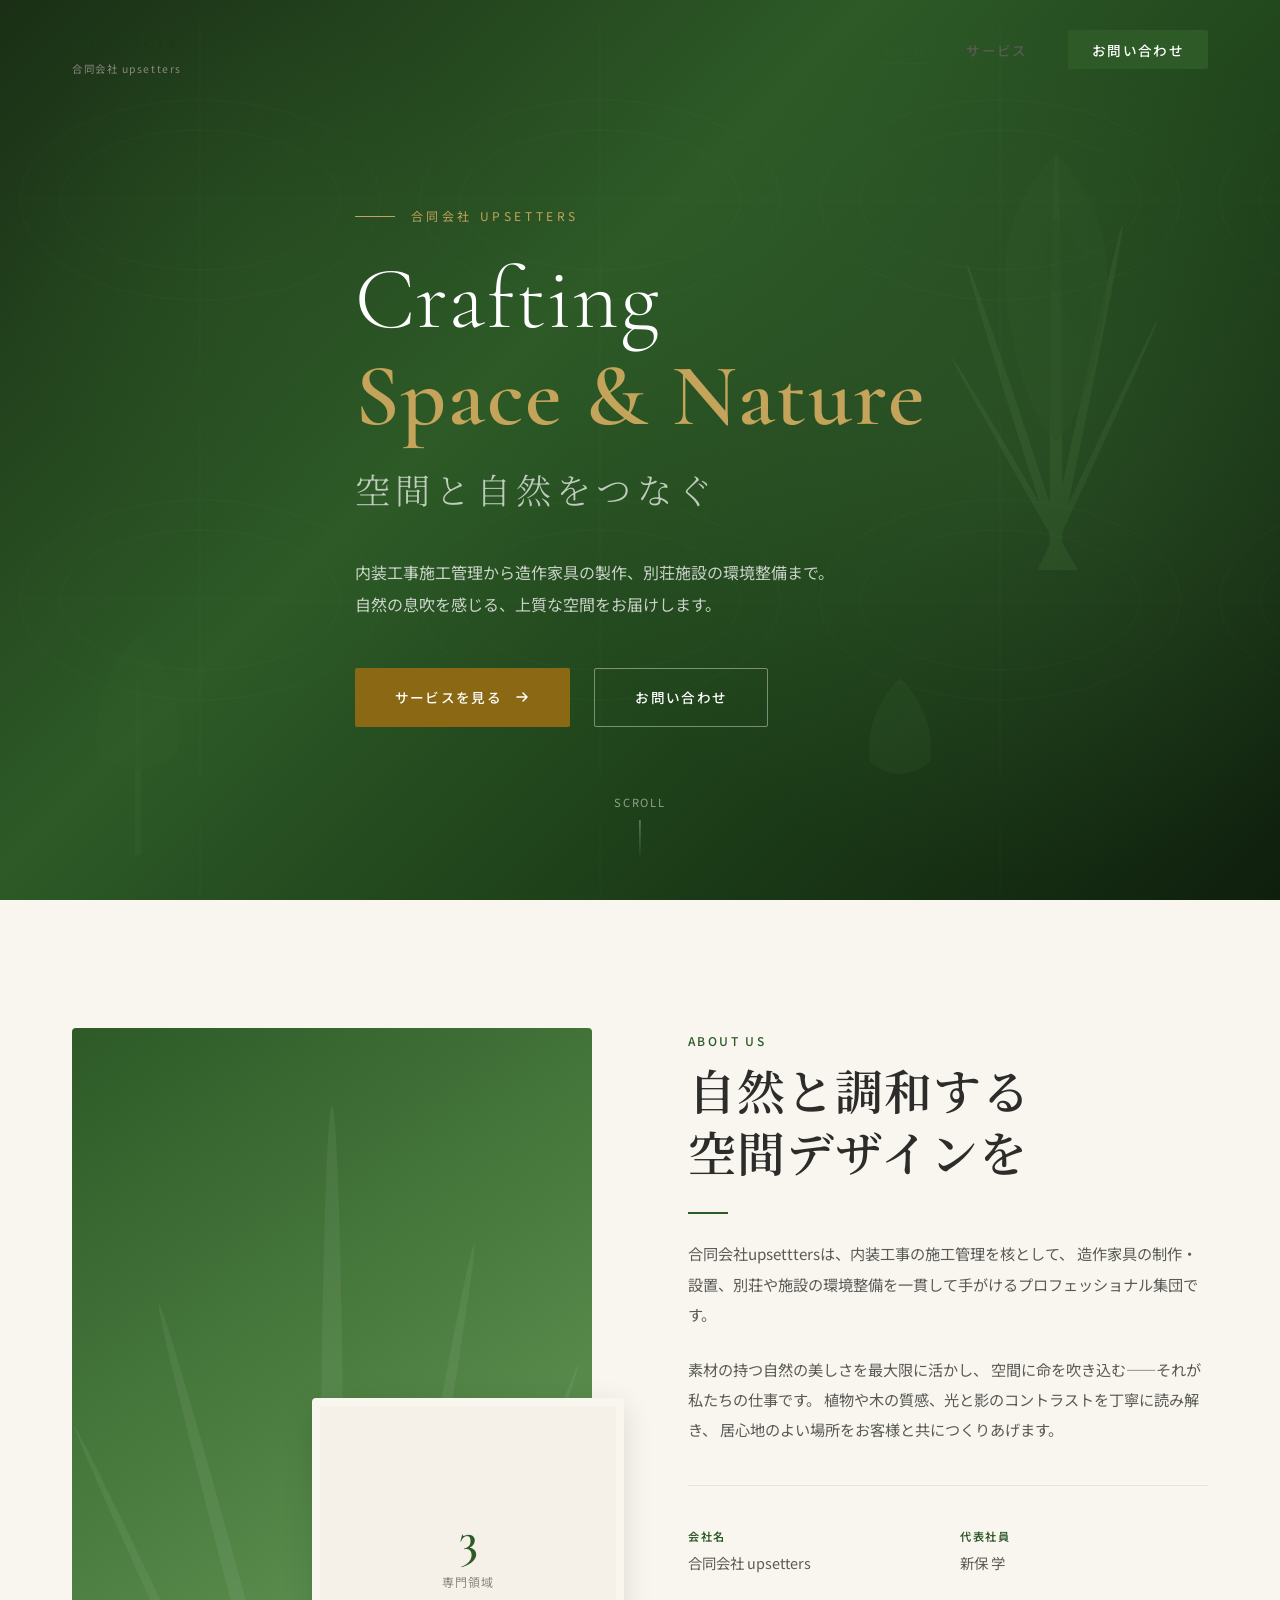
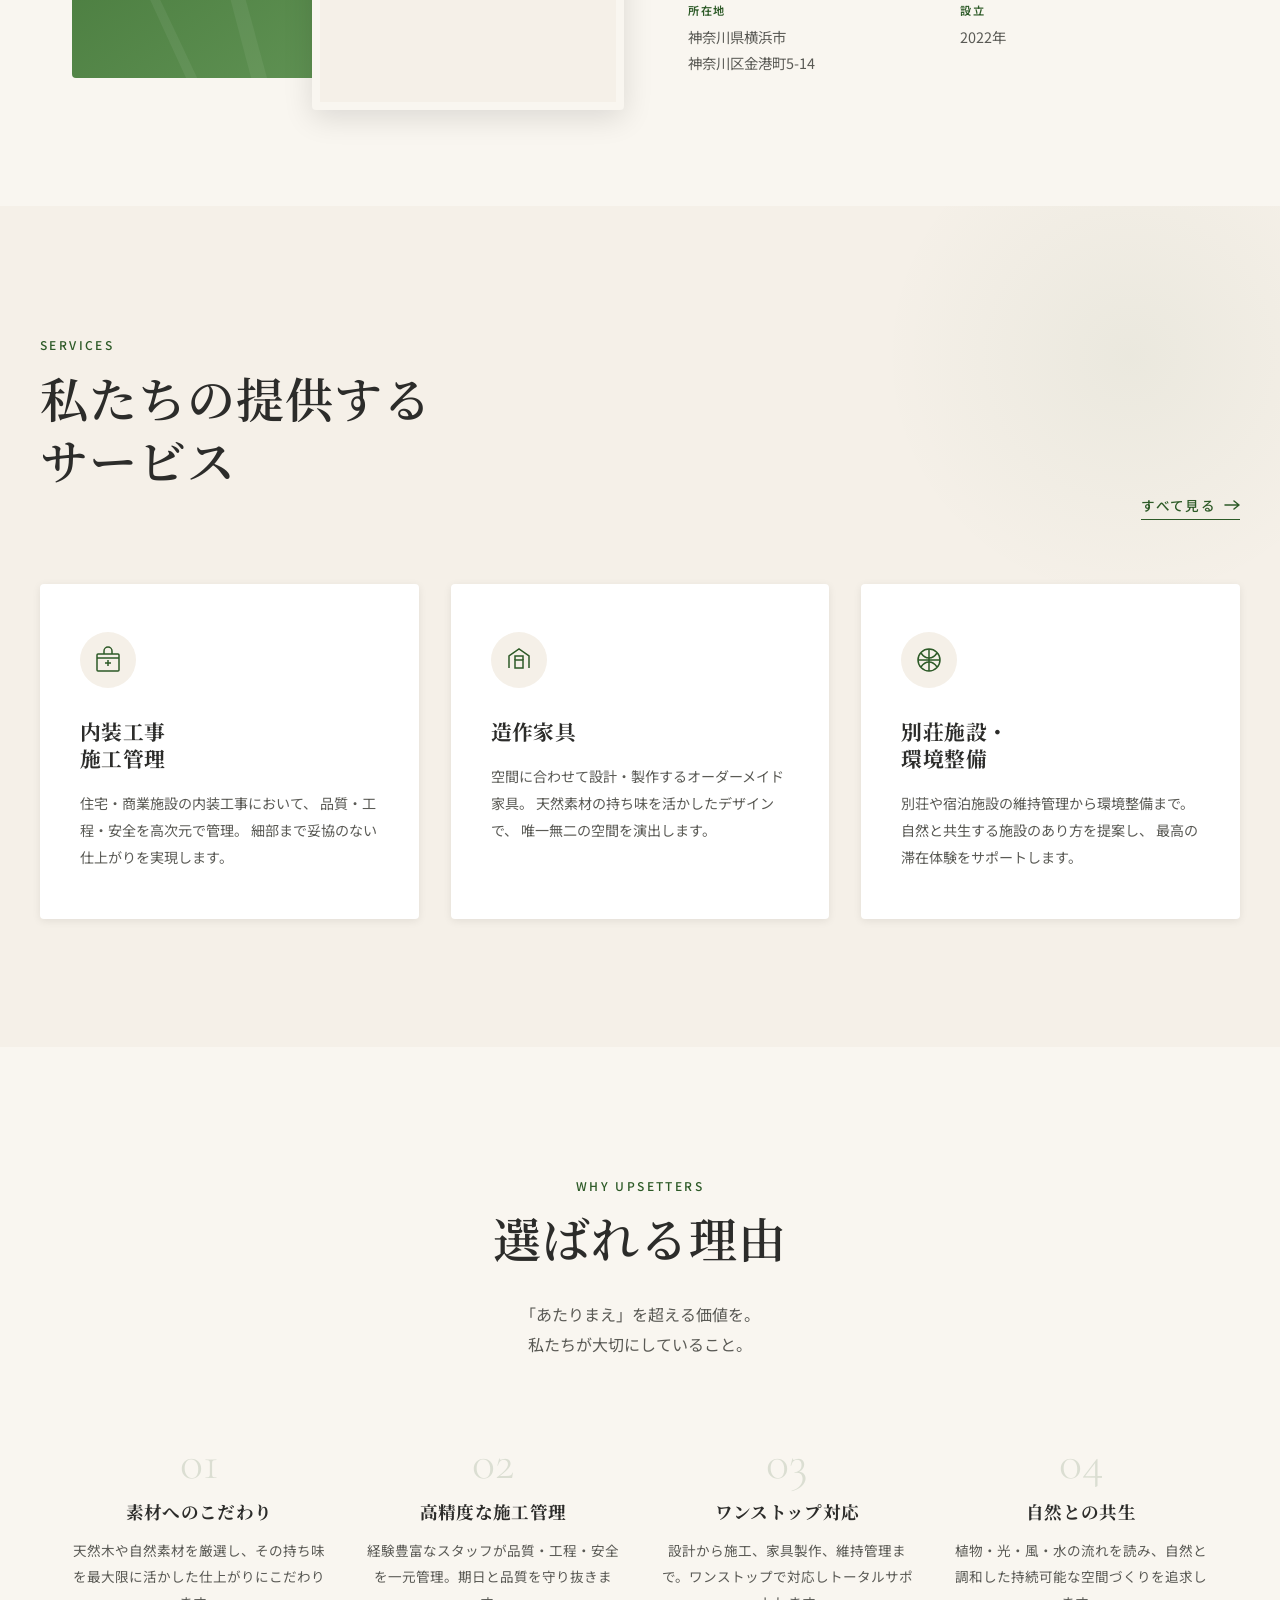
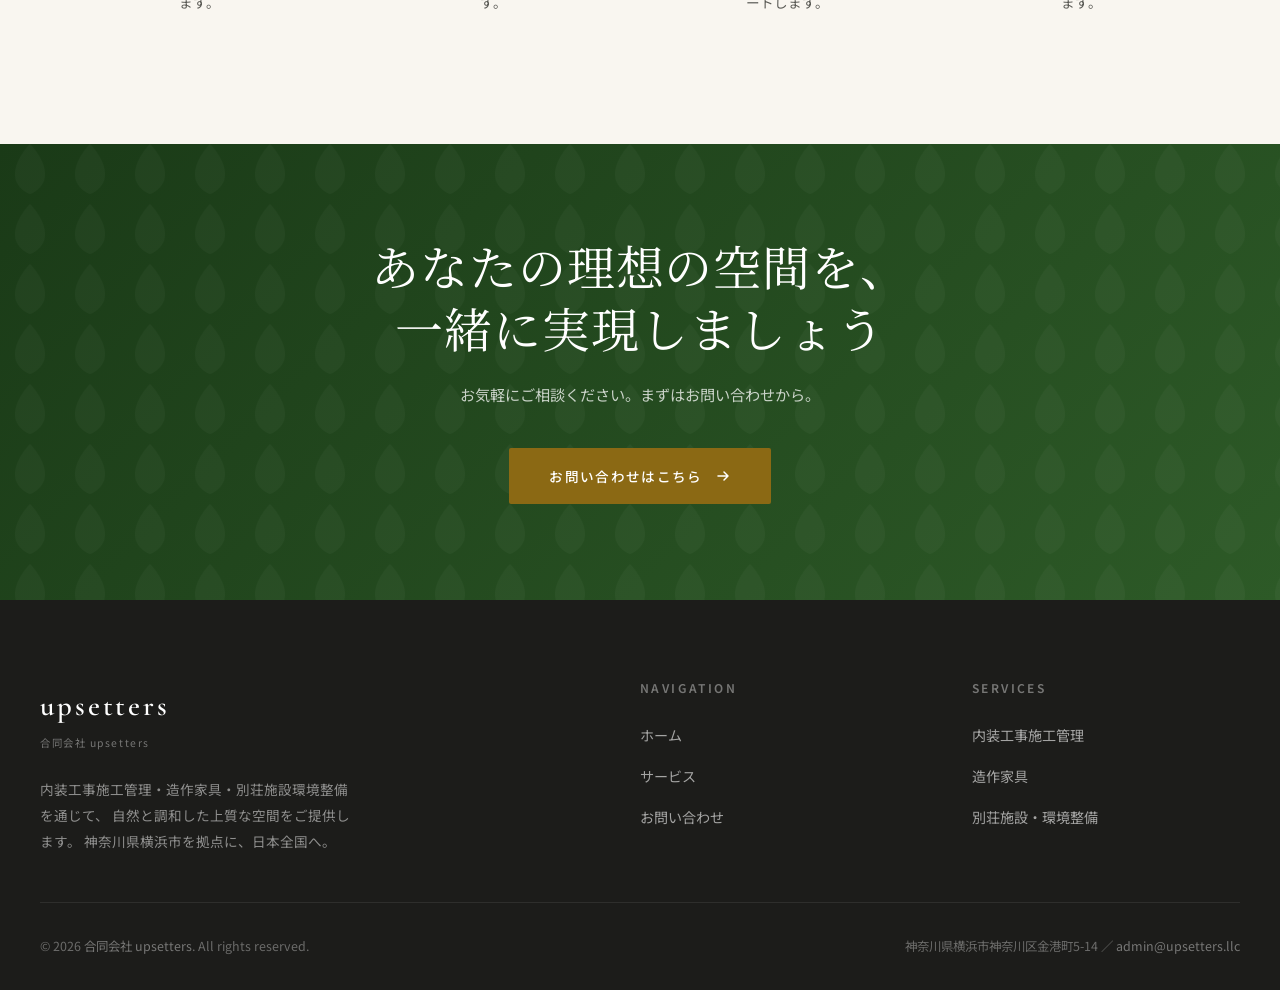
==== index.html @ 872b8dcb "Add company website for 合同会社upsetters 3-page responsive website (index, services, contact) with natu" ====
<!DOCTYPE html>
<html lang="ja">
<head>
  <meta charset="UTF-8">
  <meta name="viewport" content="width=device-width, initial-scale=1.0">
  <meta name="description" content="合同会社upsetters - 内装工事施工管理・造作家具・別荘施設環境整備。神奈川県横浜市を拠点に、質の高い空間づくりをご提供します。">
  <title>合同会社upsetters | 空間と自然をつなぐ</title>
  <link rel="preconnect" href="https://fonts.googleapis.com">
  <link rel="preconnect" href="https://fonts.gstatic.com" crossorigin>
  <link rel="stylesheet" href="css/style.css">
</head>
<body>

  <!-- Header -->
  <header class="site-header">
    <div class="header-inner">
      <a href="index.html" class="site-logo">
        <span class="logo-en">upsetters</span>
        <span class="logo-jp">合同会社 upsetters</span>
      </a>
      <button class="hamburger" aria-label="メニュー">
        <span></span>
        <span></span>
        <span></span>
      </button>
      <nav class="site-nav">
        <ul>
          <li><a href="index.html" class="active">ホーム</a></li>
          <li><a href="services.html">サービス</a></li>
          <li><a href="contact.html" class="nav-cta">お問い合わせ</a></li>
        </ul>
      </nav>
    </div>
    <div class="menu-overlay"></div>
  </header>

  <main>

    <!-- Hero Section -->
    <section class="hero">
      <div class="hero-bg"></div>

      <!-- Decorative leaf SVGs -->
      <div class="hero-leaves">
        <svg style="right:5%; top:10%; width:320px; opacity:0.12;" viewBox="0 0 200 300" fill="none" xmlns="http://www.w3.org/2000/svg">
          <ellipse cx="100" cy="280" rx="4" ry="240" fill="#6b9e5e"/>
          <ellipse cx="100" cy="280" rx="3" ry="180" transform="rotate(-18 100 280)" fill="#6b9e5e"/>
          <ellipse cx="100" cy="280" rx="3" ry="200" transform="rotate(12 100 280)" fill="#6b9e5e"/>
          <ellipse cx="100" cy="280" rx="2" ry="130" transform="rotate(-30 100 280)" fill="#6b9e5e"/>
          <ellipse cx="100" cy="280" rx="2" ry="150" transform="rotate(25 100 280)" fill="#6b9e5e"/>
          <path d="M100 40 Q140 80 130 140 Q120 200 100 220 Q80 200 70 140 Q60 80 100 40Z" fill="#4a7c3f" opacity="0.6"/>
          <path d="M100 80 Q130 110 120 160 Q80 110 100 80Z" fill="#2d5a27" opacity="0.4"/>
        </svg>
        <svg style="left:3%; bottom:5%; width:200px; opacity:0.08;" viewBox="0 0 200 250" fill="none" xmlns="http://www.w3.org/2000/svg">
          <ellipse cx="100" cy="230" rx="3" ry="180" fill="#6b9e5e"/>
          <path d="M100 30 Q150 80 140 150 Q100 180 60 150 Q50 80 100 30Z" fill="#4a7c3f" opacity="0.7"/>
        </svg>
        <svg style="right:25%; bottom:10%; width:120px; opacity:0.07;" viewBox="0 0 100 120" fill="none" xmlns="http://www.w3.org/2000/svg">
          <path d="M50 10 Q80 40 75 80 Q50 100 25 80 Q20 40 50 10Z" fill="#6b9e5e"/>
        </svg>
      </div>

      <div class="hero-content">
        <p class="hero-eyebrow">合同会社 upsetters</p>
        <h1 class="hero-title">
          Crafting<br>
          <strong>Space &amp; Nature</strong>
        </h1>
        <p class="hero-title-jp">空間と自然をつなぐ</p>
        <p class="hero-desc">
          内装工事施工管理から造作家具の製作、別荘施設の環境整備まで。<br>
          自然の息吹を感じる、上質な空間をお届けします。
        </p>
        <div class="hero-actions">
          <a href="services.html" class="btn-primary">
            サービスを見る
            <svg width="16" height="16" viewBox="0 0 16 16" fill="none"><path d="M3 8h10M9 4l4 4-4 4" stroke="currentColor" stroke-width="1.5" stroke-linecap="round" stroke-linejoin="round"/></svg>
          </a>
          <a href="contact.html" class="btn-outline">
            お問い合わせ
          </a>
        </div>
      </div>

      <div class="hero-scroll">
        <span>SCROLL</span>
        <div class="scroll-line"></div>
      </div>
    </section>

    <!-- About Section -->
    <section style="padding: 8rem 0;">
      <div class="about-section" style="padding: 0 2rem;">
        <div class="about-grid">
          <div class="about-visual fade-in">
            <div class="about-img-main"></div>
            <div class="about-img-accent">
              <div class="about-stat">
                <div class="about-stat-num">3</div>
                <div class="about-stat-label">専門領域</div>
              </div>
            </div>
          </div>
          <div class="about-text fade-in fade-in-delay-2">
            <span class="section-label">About Us</span>
            <h2 class="section-title">自然と調和する<br>空間デザインを</h2>
            <div class="divider"></div>
            <p>
              合同会社upsetttersは、内装工事の施工管理を核として、
              造作家具の制作・設置、別荘や施設の環境整備を一貫して手がけるプロフェッショナル集団です。
            </p>
            <p>
              素材の持つ自然の美しさを最大限に活かし、
              空間に命を吹き込む――それが私たちの仕事です。
              植物や木の質感、光と影のコントラストを丁寧に読み解き、
              居心地のよい場所をお客様と共につくりあげます。
            </p>
            <dl class="about-details">
              <div class="detail-item">
                <dt>会社名</dt>
                <dd>合同会社 upsetters</dd>
              </div>
              <div class="detail-item">
                <dt>代表社員</dt>
                <dd>新保 学</dd>
              </div>
              <div class="detail-item">
                <dt>所在地</dt>
                <dd>神奈川県横浜市<br>神奈川区金港町5-14</dd>
              </div>
              <div class="detail-item">
                <dt>設立</dt>
                <dd>2022年</dd>
              </div>
            </dl>
          </div>
        </div>
      </div>
    </section>

    <!-- Services Preview -->
    <section class="services-preview pattern-bg">
      <div class="services-preview-inner">
        <div class="services-header fade-in">
          <div>
            <span class="section-label">Services</span>
            <h2 class="section-title">私たちの提供する<br>サービス</h2>
          </div>
          <div class="services-nav-link">
            <a href="services.html" class="text-link">
              すべて見る
              <svg width="16" height="10" viewBox="0 0 16 10" fill="none"><path d="M1 5h14M10 1l5 4-5 4" stroke="currentColor" stroke-width="1.5" stroke-linecap="round" stroke-linejoin="round"/></svg>
            </a>
          </div>
        </div>

        <div class="services-grid">
          <!-- Card 1 -->
          <article class="service-card fade-in fade-in-delay-1">
            <div class="service-icon">
              <svg viewBox="0 0 28 28" fill="none" stroke="currentColor" stroke-width="1.5">
                <rect x="3" y="8" width="22" height="17" rx="1"/>
                <path d="M3 12h22"/>
                <path d="M10 8V5a4 4 0 018 0v3"/>
                <path d="M11 17h6M14 14v6"/>
              </svg>
            </div>
            <h3>内装工事<br>施工管理</h3>
            <p>
              住宅・商業施設の内装工事において、
              品質・工程・安全を高次元で管理。
              細部まで妥協のない仕上がりを実現します。
            </p>
          </article>

          <!-- Card 2 -->
          <article class="service-card fade-in fade-in-delay-2">
            <div class="service-icon">
              <svg viewBox="0 0 28 28" fill="none" stroke="currentColor" stroke-width="1.5">
                <path d="M4 22V10l10-7 10 7v12"/>
                <rect x="10" y="14" width="8" height="8"/>
                <path d="M10 14v-4h8v4"/>
              </svg>
            </div>
            <h3>造作家具</h3>
            <p>
              空間に合わせて設計・製作するオーダーメイド家具。
              天然素材の持ち味を活かしたデザインで、
              唯一無二の空間を演出します。
            </p>
          </article>

          <!-- Card 3 -->
          <article class="service-card fade-in fade-in-delay-3">
            <div class="service-icon">
              <svg viewBox="0 0 28 28" fill="none" stroke="currentColor" stroke-width="1.5">
                <path d="M14 3 C8 3 3 8 3 14 s5 11 11 11 11-5 11-11S20 3 14 3Z"/>
                <path d="M14 3v22M3 14h22"/>
                <path d="M6 7 C8 10 11 12 14 12 s6-2 8-5"/>
                <path d="M6 21 C8 18 11 16 14 16 s6 2 8 5"/>
              </svg>
            </div>
            <h3>別荘施設・<br>環境整備</h3>
            <p>
              別荘や宿泊施設の維持管理から環境整備まで。
              自然と共生する施設のあり方を提案し、
              最高の滞在体験をサポートします。
            </p>
          </article>
        </div>
      </div>
    </section>

    <!-- Features -->
    <section class="features-section">
      <div class="features-header fade-in">
        <span class="section-label">Why Upsetters</span>
        <h2 class="section-title">選ばれる理由</h2>
        <p class="section-subtitle">
          「あたりまえ」を超える価値を。<br>
          私たちが大切にしていること。
        </p>
      </div>
      <div class="features-grid">
        <div class="feature-item fade-in fade-in-delay-1">
          <div class="feature-num">01</div>
          <h3>素材へのこだわり</h3>
          <p>天然木や自然素材を厳選し、その持ち味を最大限に活かした仕上がりにこだわります。</p>
        </div>
        <div class="feature-item fade-in fade-in-delay-2">
          <div class="feature-num">02</div>
          <h3>高精度な施工管理</h3>
          <p>経験豊富なスタッフが品質・工程・安全を一元管理。期日と品質を守り抜きます。</p>
        </div>
        <div class="feature-item fade-in fade-in-delay-3">
          <div class="feature-num">03</div>
          <h3>ワンストップ対応</h3>
          <p>設計から施工、家具製作、維持管理まで。ワンストップで対応しトータルサポートします。</p>
        </div>
        <div class="feature-item fade-in fade-in-delay-4">
          <div class="feature-num">04</div>
          <h3>自然との共生</h3>
          <p>植物・光・風・水の流れを読み、自然と調和した持続可能な空間づくりを追求します。</p>
        </div>
      </div>
    </section>

    <!-- CTA Banner -->
    <section class="cta-banner">
      <div class="cta-inner">
        <h2>あなたの理想の空間を、<br>一緒に実現しましょう</h2>
        <p>お気軽にご相談ください。まずはお問い合わせから。</p>
        <a href="contact.html" class="btn-primary">
          お問い合わせはこちら
          <svg width="16" height="16" viewBox="0 0 16 16" fill="none"><path d="M3 8h10M9 4l4 4-4 4" stroke="currentColor" stroke-width="1.5" stroke-linecap="round" stroke-linejoin="round"/></svg>
        </a>
      </div>
    </section>

  </main>

  <!-- Footer -->
  <footer class="site-footer">
    <div class="footer-inner">
      <div class="footer-main">
        <div class="footer-brand">
          <span class="logo-en">upsetters</span>
          <span class="logo-jp">合同会社 upsetters</span>
          <p>
            内装工事施工管理・造作家具・別荘施設環境整備を通じて、
            自然と調和した上質な空間をご提供します。
            神奈川県横浜市を拠点に、日本全国へ。
          </p>
        </div>
        <div class="footer-nav">
          <h4>Navigation</h4>
          <ul>
            <li><a href="index.html">ホーム</a></li>
            <li><a href="services.html">サービス</a></li>
            <li><a href="contact.html">お問い合わせ</a></li>
          </ul>
        </div>
        <div class="footer-nav">
          <h4>Services</h4>
          <ul>
            <li><a href="services.html#interior">内装工事施工管理</a></li>
            <li><a href="services.html#furniture">造作家具</a></li>
            <li><a href="services.html#villa">別荘施設・環境整備</a></li>
          </ul>
        </div>
      </div>
      <div class="footer-bottom">
        <p class="footer-copy">
          &copy; 2026 <a href="index.html">合同会社 upsetters</a>. All rights reserved.
        </p>
        <p class="footer-copy">
          神奈川県横浜市神奈川区金港町5-14 ／
          <a href="mailto:admin@upsetters.llc">admin@upsetters.llc</a>
        </p>
      </div>
    </div>
  </footer>

  <script src="js/main.js"></script>
</body>
</html>
---- css/style.css ----
/* ===========================
   合同会社upsetters - Main CSS
   =========================== */

/* Google Fonts Import */
@import url('https://fonts.googleapis.com/css2?family=Cormorant+Garamond:wght@300;400;600&family=Noto+Sans+JP:wght@300;400;500;700&family=Noto+Serif+JP:wght@300;400;600&display=swap');

/* CSS Variables */
:root {
  --color-primary: #2d5a27;
  --color-primary-light: #4a7c3f;
  --color-primary-dark: #1a3a17;
  --color-accent: #8b6914;
  --color-accent-light: #c4a35a;
  --color-bg: #f9f6f0;
  --color-bg-dark: #1c1c1a;
  --color-text: #2c2c2a;
  --color-text-light: #5a5a55;
  --color-text-muted: #8a8a80;
  --color-white: #ffffff;
  --color-cream: #f5f0e8;
  --color-leaf: #6b9e5e;
  --color-bark: #8b7355;
  --font-heading: 'Cormorant Garamond', 'Noto Serif JP', serif;
  --font-body: 'Noto Sans JP', sans-serif;
  --max-width: 1200px;
  --transition: 0.3s ease;
  --shadow-sm: 0 2px 8px rgba(0,0,0,0.08);
  --shadow-md: 0 8px 30px rgba(0,0,0,0.12);
  --shadow-lg: 0 20px 60px rgba(0,0,0,0.15);
}

/* Reset & Base */
*, *::before, *::after {
  margin: 0;
  padding: 0;
  box-sizing: border-box;
}

html {
  font-size: 16px;
  scroll-behavior: smooth;
}

body {
  font-family: var(--font-body);
  color: var(--color-text);
  background-color: var(--color-bg);
  line-height: 1.8;
  overflow-x: hidden;
}

img {
  max-width: 100%;
  height: auto;
  display: block;
}

a {
  text-decoration: none;
  color: inherit;
  transition: var(--transition);
}

ul {
  list-style: none;
}

/* ===========================
   Typography
   =========================== */

h1, h2, h3, h4 {
  font-family: var(--font-heading);
  line-height: 1.3;
  letter-spacing: 0.02em;
}

.section-label {
  font-size: 0.75rem;
  font-weight: 500;
  letter-spacing: 0.2em;
  text-transform: uppercase;
  color: var(--color-primary);
  display: block;
  margin-bottom: 1rem;
}

.section-title {
  font-size: clamp(2rem, 4vw, 3rem);
  color: var(--color-text);
  margin-bottom: 1.5rem;
  font-weight: 600;
}

.section-subtitle {
  font-size: 1rem;
  color: var(--color-text-light);
  max-width: 600px;
  line-height: 1.9;
}

/* ===========================
   Decorative Elements
   =========================== */

.leaf-decor {
  position: absolute;
  opacity: 0.08;
  pointer-events: none;
}

.leaf-decor::before,
.leaf-decor::after {
  content: '';
  position: absolute;
  background: var(--color-primary);
  border-radius: 50% 0 50% 0;
}

/* SVG Leaf Pattern Background */
.pattern-bg {
  background-image: url("data:image/svg+xml,%3Csvg xmlns='http://www.w3.org/2000/svg' width='80' height='80' viewBox='0 0 80 80'%3E%3Cg fill='%232d5a27' fill-opacity='0.03'%3E%3Cpath d='M40 0 C40 0 55 15 55 30 C55 45 40 50 40 50 C40 50 25 45 25 30 C25 15 40 0 40 0Z'/%3E%3C/g%3E%3C/svg%3E");
}

/* ===========================
   Header / Navigation
   =========================== */

.site-header {
  position: fixed;
  top: 0;
  left: 0;
  right: 0;
  z-index: 1000;
  padding: 1.2rem 0;
  transition: background var(--transition), box-shadow var(--transition), padding var(--transition);
}

.site-header.scrolled {
  background: rgba(249, 246, 240, 0.97);
  box-shadow: var(--shadow-sm);
  padding: 0.8rem 0;
  backdrop-filter: blur(8px);
}

.header-inner {
  max-width: var(--max-width);
  margin: 0 auto;
  padding: 0 2rem;
  display: flex;
  align-items: center;
  justify-content: space-between;
}

.site-logo {
  display: flex;
  flex-direction: column;
}

.logo-en {
  font-family: var(--font-heading);
  font-size: 1.5rem;
  font-weight: 600;
  color: var(--color-primary-dark);
  letter-spacing: 0.1em;
  text-transform: lowercase;
}

.logo-jp {
  font-size: 0.65rem;
  color: var(--color-text-muted);
  letter-spacing: 0.15em;
  margin-top: -2px;
}

.site-nav ul {
  display: flex;
  align-items: center;
  gap: 2.5rem;
}

.site-nav a {
  font-size: 0.85rem;
  font-weight: 500;
  letter-spacing: 0.1em;
  color: var(--color-text-light);
  position: relative;
  padding-bottom: 4px;
}

.site-nav a::after {
  content: '';
  position: absolute;
  bottom: 0;
  left: 0;
  width: 0;
  height: 1px;
  background: var(--color-primary);
  transition: width var(--transition);
}

.site-nav a:hover,
.site-nav a.active {
  color: var(--color-primary);
}

.site-nav a:hover::after,
.site-nav a.active::after {
  width: 100%;
}

.nav-cta {
  background: var(--color-primary) !important;
  color: var(--color-white) !important;
  padding: 0.6rem 1.5rem !important;
  border-radius: 2px;
}

.nav-cta::after {
  display: none !important;
}

.nav-cta:hover {
  background: var(--color-primary-dark) !important;
  opacity: 0.9;
}

/* Hamburger Menu */
.hamburger {
  display: none;
  flex-direction: column;
  gap: 5px;
  cursor: pointer;
  padding: 4px;
  background: none;
  border: none;
}

.hamburger span {
  display: block;
  width: 24px;
  height: 2px;
  background: var(--color-text);
  transition: var(--transition);
}

.hamburger.active span:nth-child(1) {
  transform: translateY(7px) rotate(45deg);
}

.hamburger.active span:nth-child(2) {
  opacity: 0;
}

.hamburger.active span:nth-child(3) {
  transform: translateY(-7px) rotate(-45deg);
}

/* ===========================
   Hero Section
   =========================== */

.hero {
  min-height: 100vh;
  position: relative;
  display: flex;
  align-items: center;
  overflow: hidden;
  background: var(--color-bg-dark);
}

.hero-bg {
  position: absolute;
  inset: 0;
  background: linear-gradient(
    135deg,
    #1a2f15 0%,
    #2d5a27 40%,
    #1c3d18 70%,
    #0f1f0d 100%
  );
}

/* Botanical overlay pattern */
.hero-bg::before {
  content: '';
  position: absolute;
  inset: 0;
  background-image:
    radial-gradient(ellipse 60% 80% at 80% 50%, rgba(106, 158, 94, 0.15) 0%, transparent 60%),
    radial-gradient(ellipse 40% 60% at 20% 30%, rgba(45, 90, 39, 0.3) 0%, transparent 50%);
}

.hero-bg::after {
  content: '';
  position: absolute;
  inset: 0;
  background-image: url("data:image/svg+xml,%3Csvg xmlns='http://www.w3.org/2000/svg' width='400' height='400' viewBox='0 0 400 400'%3E%3Cg fill='none' stroke='%23ffffff' stroke-opacity='0.04' stroke-width='1'%3E%3Cellipse cx='200' cy='200' rx='180' ry='100'/%3E%3Cellipse cx='200' cy='200' rx='140' ry='70'/%3E%3Cline x1='200' y1='20' x2='200' y2='380'/%3E%3Cline x1='20' y1='200' x2='380' y2='200'/%3E%3C/g%3E%3C/svg%3E");
  background-size: 400px 400px;
  opacity: 0.5;
}

/* Leaf shapes */
.hero-leaves {
  position: absolute;
  inset: 0;
  pointer-events: none;
}

.hero-leaves svg {
  position: absolute;
}

.hero-content {
  position: relative;
  z-index: 10;
  max-width: var(--max-width);
  margin: 0 auto;
  padding: 6rem 2rem 4rem;
  color: var(--color-white);
}

.hero-eyebrow {
  font-size: 0.75rem;
  letter-spacing: 0.3em;
  text-transform: uppercase;
  color: var(--color-accent-light);
  margin-bottom: 1.5rem;
  display: flex;
  align-items: center;
  gap: 1rem;
}

.hero-eyebrow::before {
  content: '';
  display: block;
  width: 40px;
  height: 1px;
  background: var(--color-accent-light);
}

.hero-title {
  font-family: var(--font-heading);
  font-size: clamp(3rem, 7vw, 5.5rem);
  font-weight: 300;
  line-height: 1.1;
  margin-bottom: 1rem;
  color: var(--color-white);
}

.hero-title strong {
  display: block;
  font-weight: 600;
  color: var(--color-accent-light);
}

.hero-title-jp {
  font-family: var(--font-heading);
  font-size: clamp(1.5rem, 3vw, 2.2rem);
  font-weight: 300;
  color: rgba(255,255,255,0.7);
  margin-bottom: 2rem;
  letter-spacing: 0.15em;
}

.hero-desc {
  font-size: 1rem;
  color: rgba(255,255,255,0.75);
  max-width: 520px;
  line-height: 2;
  margin-bottom: 3rem;
}

.hero-actions {
  display: flex;
  gap: 1.5rem;
  flex-wrap: wrap;
}

.btn-primary {
  display: inline-flex;
  align-items: center;
  gap: 0.75rem;
  background: var(--color-accent);
  color: var(--color-white);
  padding: 1rem 2.5rem;
  font-size: 0.85rem;
  font-weight: 500;
  letter-spacing: 0.1em;
  border: none;
  cursor: pointer;
  transition: var(--transition);
  border-radius: 2px;
}

.btn-primary:hover {
  background: var(--color-accent-light);
  transform: translateY(-2px);
  box-shadow: var(--shadow-md);
}

.btn-outline {
  display: inline-flex;
  align-items: center;
  gap: 0.75rem;
  background: transparent;
  color: var(--color-white);
  padding: 1rem 2.5rem;
  font-size: 0.85rem;
  font-weight: 500;
  letter-spacing: 0.1em;
  border: 1px solid rgba(255,255,255,0.4);
  cursor: pointer;
  transition: var(--transition);
  border-radius: 2px;
}

.btn-outline:hover {
  background: rgba(255,255,255,0.1);
  border-color: rgba(255,255,255,0.7);
}

.hero-scroll {
  position: absolute;
  bottom: 2.5rem;
  left: 50%;
  transform: translateX(-50%);
  display: flex;
  flex-direction: column;
  align-items: center;
  gap: 0.5rem;
  color: rgba(255,255,255,0.5);
  font-size: 0.7rem;
  letter-spacing: 0.15em;
  animation: bounce 2s infinite;
}

.scroll-line {
  width: 1px;
  height: 40px;
  background: linear-gradient(to bottom, rgba(255,255,255,0.5), transparent);
}

@keyframes bounce {
  0%, 100% { transform: translateX(-50%) translateY(0); }
  50% { transform: translateX(-50%) translateY(6px); }
}

/* ===========================
   About Section (Top Page)
   =========================== */

.about-section {
  padding: 8rem 2rem;
  max-width: var(--max-width);
  margin: 0 auto;
}

.about-grid {
  display: grid;
  grid-template-columns: 1fr 1fr;
  gap: 6rem;
  align-items: center;
}

.about-visual {
  position: relative;
}

.about-img-main {
  width: 100%;
  aspect-ratio: 4/5;
  background: linear-gradient(
    145deg,
    var(--color-primary) 0%,
    var(--color-primary-light) 50%,
    var(--color-leaf) 100%
  );
  border-radius: 4px;
  position: relative;
  overflow: hidden;
}

.about-img-main::before {
  content: '';
  position: absolute;
  inset: 0;
  background-image: url("data:image/svg+xml,%3Csvg xmlns='http://www.w3.org/2000/svg' width='200' height='300' viewBox='0 0 200 300'%3E%3Cg fill='%23ffffff' fill-opacity='0.06'%3E%3Cellipse cx='100' cy='280' rx='5' ry='250'/%3E%3Cellipse cx='80' cy='280' rx='3' ry='180' transform='rotate(-15 80 280)'/%3E%3Cellipse cx='120' cy='280' rx='3' ry='200' transform='rotate(10 120 280)'/%3E%3Cellipse cx='60' cy='280' rx='2' ry='140' transform='rotate(-25 60 280)'/%3E%3Cellipse cx='140' cy='280' rx='2' ry='160' transform='rotate(20 140 280)'/%3E%3C/g%3E%3C/svg%3E");
  background-size: cover;
}

.about-img-main::after {
  content: 'since 2022';
  position: absolute;
  bottom: 2rem;
  right: 2rem;
  font-family: var(--font-heading);
  font-size: 0.8rem;
  letter-spacing: 0.2em;
  color: rgba(255,255,255,0.7);
}

.about-img-accent {
  position: absolute;
  bottom: -2rem;
  right: -2rem;
  width: 60%;
  aspect-ratio: 1;
  background: var(--color-cream);
  border: 8px solid var(--color-bg);
  border-radius: 4px;
  display: flex;
  align-items: center;
  justify-content: center;
  box-shadow: var(--shadow-md);
}

.about-stat {
  text-align: center;
}

.about-stat-num {
  font-family: var(--font-heading);
  font-size: 3rem;
  font-weight: 600;
  color: var(--color-primary);
  line-height: 1;
}

.about-stat-label {
  font-size: 0.75rem;
  color: var(--color-text-muted);
  letter-spacing: 0.1em;
  margin-top: 0.5rem;
}

.about-text .section-label {
  margin-bottom: 0.75rem;
}

.about-text p {
  color: var(--color-text-light);
  margin-bottom: 1.5rem;
  font-size: 0.95rem;
  line-height: 2;
}

.about-details {
  margin-top: 2.5rem;
  padding-top: 2.5rem;
  border-top: 1px solid rgba(0,0,0,0.08);
  display: grid;
  grid-template-columns: 1fr 1fr;
  gap: 1.5rem;
}

.detail-item dt {
  font-size: 0.7rem;
  letter-spacing: 0.15em;
  color: var(--color-primary);
  text-transform: uppercase;
  font-weight: 600;
  margin-bottom: 0.25rem;
}

.detail-item dd {
  font-size: 0.9rem;
  color: var(--color-text-light);
}

/* ===========================
   Services Preview (Top Page)
   =========================== */

.services-preview {
  background: var(--color-cream);
  padding: 8rem 2rem;
  position: relative;
  overflow: hidden;
}

.services-preview::before {
  content: '';
  position: absolute;
  top: -100px;
  right: -100px;
  width: 500px;
  height: 500px;
  background: radial-gradient(circle, rgba(45,90,39,0.05) 0%, transparent 70%);
  border-radius: 50%;
}

.services-preview-inner {
  max-width: var(--max-width);
  margin: 0 auto;
}

.services-header {
  display: grid;
  grid-template-columns: 1fr 1fr;
  gap: 4rem;
  align-items: end;
  margin-bottom: 4rem;
}

.services-nav-link {
  text-align: right;
  align-self: end;
}

.text-link {
  display: inline-flex;
  align-items: center;
  gap: 0.5rem;
  font-size: 0.85rem;
  font-weight: 500;
  letter-spacing: 0.1em;
  color: var(--color-primary);
  border-bottom: 1px solid var(--color-primary);
  padding-bottom: 2px;
}

.text-link:hover {
  color: var(--color-primary-dark);
  gap: 0.75rem;
}

.services-grid {
  display: grid;
  grid-template-columns: repeat(3, 1fr);
  gap: 2rem;
}

.service-card {
  background: var(--color-white);
  padding: 3rem 2.5rem;
  border-radius: 4px;
  box-shadow: var(--shadow-sm);
  transition: var(--transition);
  position: relative;
  overflow: hidden;
}

.service-card::before {
  content: '';
  position: absolute;
  top: 0;
  left: 0;
  width: 100%;
  height: 3px;
  background: linear-gradient(to right, var(--color-primary), var(--color-leaf));
  transform: scaleX(0);
  transform-origin: left;
  transition: transform var(--transition);
}

.service-card:hover {
  transform: translateY(-6px);
  box-shadow: var(--shadow-md);
}

.service-card:hover::before {
  transform: scaleX(1);
}

.service-icon {
  width: 56px;
  height: 56px;
  background: var(--color-cream);
  border-radius: 50%;
  display: flex;
  align-items: center;
  justify-content: center;
  margin-bottom: 2rem;
  color: var(--color-primary);
}

.service-icon svg {
  width: 28px;
  height: 28px;
}

.service-card h3 {
  font-size: 1.3rem;
  color: var(--color-text);
  margin-bottom: 1rem;
}

.service-card p {
  font-size: 0.88rem;
  color: var(--color-text-light);
  line-height: 1.9;
}

/* ===========================
   Features / Strengths
   =========================== */

.features-section {
  padding: 8rem 2rem;
  max-width: var(--max-width);
  margin: 0 auto;
}

.features-header {
  text-align: center;
  margin-bottom: 5rem;
}

.features-header .section-subtitle {
  margin: 0 auto;
}

.features-grid {
  display: grid;
  grid-template-columns: repeat(4, 1fr);
  gap: 2.5rem;
}

.feature-item {
  text-align: center;
}

.feature-num {
  font-family: var(--font-heading);
  font-size: 3rem;
  font-weight: 300;
  color: rgba(45,90,39,0.15);
  line-height: 1;
  margin-bottom: 1rem;
}

.feature-item h3 {
  font-size: 1.1rem;
  color: var(--color-text);
  margin-bottom: 0.75rem;
}

.feature-item p {
  font-size: 0.85rem;
  color: var(--color-text-light);
  line-height: 1.9;
}

/* ===========================
   CTA Banner
   =========================== */

.cta-banner {
  background: linear-gradient(135deg, var(--color-primary-dark) 0%, var(--color-primary) 100%);
  padding: 6rem 2rem;
  text-align: center;
  position: relative;
  overflow: hidden;
}

.cta-banner::before {
  content: '';
  position: absolute;
  inset: 0;
  background-image: url("data:image/svg+xml,%3Csvg xmlns='http://www.w3.org/2000/svg' width='60' height='60' viewBox='0 0 60 60'%3E%3Cg fill='%23ffffff' fill-opacity='0.03'%3E%3Cpath d='M30 0 C30 0 45 15 45 30 C45 45 30 50 30 50 C30 50 15 45 15 30 C15 15 30 0 30 0Z'/%3E%3C/g%3E%3C/svg%3E");
}

.cta-inner {
  position: relative;
  max-width: 700px;
  margin: 0 auto;
}

.cta-banner h2 {
  font-family: var(--font-heading);
  font-size: clamp(2rem, 4vw, 3rem);
  color: var(--color-white);
  margin-bottom: 1rem;
  font-weight: 400;
}

.cta-banner p {
  color: rgba(255,255,255,0.75);
  margin-bottom: 2.5rem;
  font-size: 0.95rem;
}

/* ===========================
   Page Hero (Inner Pages)
   =========================== */

.page-hero {
  padding-top: 120px;
  padding-bottom: 5rem;
  background: linear-gradient(180deg, var(--color-cream) 0%, var(--color-bg) 100%);
  position: relative;
  overflow: hidden;
}

.page-hero::before {
  content: '';
  position: absolute;
  top: 0;
  right: 0;
  width: 50%;
  height: 100%;
  background: radial-gradient(ellipse at top right, rgba(45,90,39,0.06) 0%, transparent 70%);
}

.page-hero-inner {
  max-width: var(--max-width);
  margin: 0 auto;
  padding: 0 2rem;
}

.page-hero h1 {
  font-size: clamp(2.5rem, 5vw, 4rem);
  color: var(--color-primary-dark);
  margin-bottom: 0.5rem;
}

.page-hero-sub {
  font-size: 1rem;
  color: var(--color-text-muted);
  letter-spacing: 0.1em;
}

.breadcrumb {
  display: flex;
  align-items: center;
  gap: 0.75rem;
  font-size: 0.8rem;
  color: var(--color-text-muted);
  margin-bottom: 2rem;
}

.breadcrumb a:hover {
  color: var(--color-primary);
}

.breadcrumb-sep {
  color: var(--color-text-muted);
  font-size: 0.7rem;
}

/* ===========================
   Services Page
   =========================== */

.services-section {
  padding: 6rem 2rem;
  max-width: var(--max-width);
  margin: 0 auto;
}

.service-detail {
  display: grid;
  grid-template-columns: 1fr 1fr;
  gap: 5rem;
  align-items: center;
  padding: 4rem 0;
  border-bottom: 1px solid rgba(0,0,0,0.06);
}

.service-detail:last-child {
  border-bottom: none;
}

.service-detail.reverse {
  direction: rtl;
}

.service-detail.reverse > * {
  direction: ltr;
}

.service-detail-visual {
  aspect-ratio: 4/3;
  border-radius: 4px;
  overflow: hidden;
  position: relative;
}

.service-detail-visual.interior {
  background: linear-gradient(145deg, #3d2b1f 0%, #6b4c35 50%, #8b6914 100%);
}

.service-detail-visual.furniture {
  background: linear-gradient(145deg, #2d4a1e 0%, #4a7c3f 50%, #6b9e5e 100%);
}

.service-detail-visual.villa {
  background: linear-gradient(145deg, #1a3a2a 0%, #2d6b4a 50%, #4a9e70 100%);
}

.service-detail-visual::after {
  content: '';
  position: absolute;
  inset: 0;
  background-image: url("data:image/svg+xml,%3Csvg xmlns='http://www.w3.org/2000/svg' width='100%25' height='100%25' viewBox='0 0 400 300'%3E%3Cg fill='%23ffffff' fill-opacity='0.05'%3E%3Crect x='20' y='20' width='360' height='260' rx='2' fill='none' stroke='%23ffffff' stroke-opacity='0.1' stroke-width='1'/%3E%3C/g%3E%3C/svg%3E");
}

.service-detail-content .section-label {
  color: var(--color-accent);
}

.service-detail-content h2 {
  font-size: clamp(1.8rem, 3vw, 2.5rem);
  color: var(--color-text);
  margin-bottom: 1.5rem;
}

.service-detail-content p {
  color: var(--color-text-light);
  font-size: 0.95rem;
  line-height: 2;
  margin-bottom: 1.5rem;
}

.service-features-list {
  margin-top: 2rem;
}

.service-features-list li {
  display: flex;
  align-items: flex-start;
  gap: 0.75rem;
  padding: 0.6rem 0;
  font-size: 0.9rem;
  color: var(--color-text-light);
  border-bottom: 1px solid rgba(0,0,0,0.05);
}

.service-features-list li::before {
  content: '';
  display: block;
  width: 6px;
  height: 6px;
  background: var(--color-primary);
  border-radius: 50%;
  margin-top: 0.5rem;
  flex-shrink: 0;
}

/* ===========================
   Contact Page
   =========================== */

.contact-section {
  padding: 6rem 2rem;
  max-width: var(--max-width);
  margin: 0 auto;
}

.contact-grid {
  display: grid;
  grid-template-columns: 2fr 1fr;
  gap: 5rem;
}

.contact-form-area h2 {
  font-size: 1.8rem;
  color: var(--color-text);
  margin-bottom: 0.5rem;
}

.contact-form-area > p {
  color: var(--color-text-light);
  font-size: 0.9rem;
  margin-bottom: 2.5rem;
}

/* Form Styles */
.contact-form {
  display: grid;
  gap: 1.5rem;
}

.form-row {
  display: grid;
  grid-template-columns: 1fr 1fr;
  gap: 1.5rem;
}

.form-group {
  display: flex;
  flex-direction: column;
  gap: 0.5rem;
}

.form-group label {
  font-size: 0.8rem;
  font-weight: 500;
  letter-spacing: 0.05em;
  color: var(--color-text);
}

.form-group label .required {
  color: var(--color-accent);
  margin-left: 4px;
}

.form-group input,
.form-group select,
.form-group textarea {
  width: 100%;
  padding: 0.875rem 1rem;
  border: 1px solid rgba(0,0,0,0.12);
  border-radius: 2px;
  background: var(--color-white);
  font-family: var(--font-body);
  font-size: 0.9rem;
  color: var(--color-text);
  transition: border-color var(--transition), box-shadow var(--transition);
  outline: none;
  -webkit-appearance: none;
  appearance: none;
}

.form-group input:focus,
.form-group select:focus,
.form-group textarea:focus {
  border-color: var(--color-primary);
  box-shadow: 0 0 0 3px rgba(45,90,39,0.1);
}

.form-group textarea {
  resize: vertical;
  min-height: 160px;
  line-height: 1.7;
}

.form-group select {
  background-image: url("data:image/svg+xml,%3Csvg xmlns='http://www.w3.org/2000/svg' width='12' height='8' viewBox='0 0 12 8'%3E%3Cpath d='M1 1l5 5 5-5' stroke='%23666' stroke-width='1.5' fill='none' stroke-linecap='round'/%3E%3C/svg%3E");
  background-repeat: no-repeat;
  background-position: right 1rem center;
  padding-right: 2.5rem;
}

.form-privacy {
  font-size: 0.8rem;
  color: var(--color-text-muted);
  line-height: 1.8;
}

.form-privacy a {
  color: var(--color-primary);
  text-decoration: underline;
}

.form-submit {
  display: flex;
  align-items: center;
  gap: 1rem;
}

.btn-submit {
  display: inline-flex;
  align-items: center;
  gap: 0.75rem;
  background: var(--color-primary);
  color: var(--color-white);
  padding: 1rem 3rem;
  font-family: var(--font-body);
  font-size: 0.9rem;
  font-weight: 500;
  letter-spacing: 0.1em;
  border: none;
  cursor: pointer;
  transition: var(--transition);
  border-radius: 2px;
  width: 100%;
  justify-content: center;
}

.btn-submit:hover {
  background: var(--color-primary-dark);
  transform: translateY(-2px);
  box-shadow: var(--shadow-md);
}

.btn-submit svg {
  width: 18px;
  height: 18px;
}

/* Contact Info Sidebar */
.contact-info {
  padding-top: 2rem;
}

.contact-info h3 {
  font-size: 1.2rem;
  color: var(--color-text);
  margin-bottom: 2rem;
  padding-bottom: 1rem;
  border-bottom: 1px solid rgba(0,0,0,0.08);
}

.info-item {
  display: flex;
  flex-direction: column;
  gap: 0.25rem;
  padding: 1.25rem 0;
  border-bottom: 1px solid rgba(0,0,0,0.05);
}

.info-label {
  font-size: 0.7rem;
  font-weight: 600;
  letter-spacing: 0.15em;
  text-transform: uppercase;
  color: var(--color-primary);
}

.info-value {
  font-size: 0.9rem;
  color: var(--color-text-light);
  line-height: 1.7;
}

.info-value a:hover {
  color: var(--color-primary);
}

.contact-map {
  margin-top: 2rem;
  border-radius: 4px;
  overflow: hidden;
  border: 1px solid rgba(0,0,0,0.08);
}

.map-placeholder {
  aspect-ratio: 1;
  background: linear-gradient(145deg, var(--color-cream) 0%, rgba(45,90,39,0.1) 100%);
  display: flex;
  flex-direction: column;
  align-items: center;
  justify-content: center;
  gap: 0.75rem;
  color: var(--color-text-muted);
  font-size: 0.85rem;
}

.map-placeholder svg {
  color: var(--color-primary);
  opacity: 0.6;
}

/* Success message */
.form-success {
  display: none;
  background: rgba(45,90,39,0.08);
  border: 1px solid rgba(45,90,39,0.2);
  border-radius: 4px;
  padding: 1.5rem;
  text-align: center;
  color: var(--color-primary);
  font-size: 0.9rem;
}

/* ===========================
   Footer
   =========================== */

.site-footer {
  background: var(--color-bg-dark);
  color: rgba(255,255,255,0.7);
  padding: 5rem 2rem 2rem;
}

.footer-inner {
  max-width: var(--max-width);
  margin: 0 auto;
}

.footer-main {
  display: grid;
  grid-template-columns: 2fr 1fr 1fr;
  gap: 4rem;
  padding-bottom: 3rem;
  border-bottom: 1px solid rgba(255,255,255,0.08);
}

.footer-brand .logo-en {
  color: var(--color-white);
  font-size: 1.8rem;
  display: block;
  margin-bottom: 0.25rem;
}

.footer-brand .logo-jp {
  color: rgba(255,255,255,0.4);
  margin-bottom: 1.5rem;
  display: block;
}

.footer-brand p {
  font-size: 0.85rem;
  line-height: 1.9;
  max-width: 320px;
  color: rgba(255,255,255,0.5);
}

.footer-nav h4 {
  font-family: var(--font-body);
  font-size: 0.75rem;
  font-weight: 600;
  letter-spacing: 0.2em;
  text-transform: uppercase;
  color: rgba(255,255,255,0.4);
  margin-bottom: 1.5rem;
}

.footer-nav ul {
  display: flex;
  flex-direction: column;
  gap: 0.75rem;
}

.footer-nav a {
  font-size: 0.88rem;
  color: rgba(255,255,255,0.6);
}

.footer-nav a:hover {
  color: var(--color-accent-light);
}

.footer-bottom {
  display: flex;
  justify-content: space-between;
  align-items: center;
  padding-top: 2rem;
  gap: 1rem;
  flex-wrap: wrap;
}

.footer-copy {
  font-size: 0.78rem;
  color: rgba(255,255,255,0.35);
}

.footer-copy a {
  color: rgba(255,255,255,0.4);
}

.footer-copy a:hover {
  color: var(--color-accent-light);
}

/* ===========================
   Scroll Animations
   =========================== */

.fade-in {
  opacity: 0;
  transform: translateY(20px);
  transition: opacity 0.7s ease, transform 0.7s ease;
}

.fade-in.visible {
  opacity: 1;
  transform: translateY(0);
}

.fade-in-delay-1 { transition-delay: 0.1s; }
.fade-in-delay-2 { transition-delay: 0.2s; }
.fade-in-delay-3 { transition-delay: 0.3s; }
.fade-in-delay-4 { transition-delay: 0.4s; }

/* ===========================
   Utility
   =========================== */

.text-center { text-align: center; }
.container {
  max-width: var(--max-width);
  margin: 0 auto;
  padding: 0 2rem;
}

/* Green accent divider */
.divider {
  width: 40px;
  height: 2px;
  background: var(--color-primary);
  margin: 1.5rem 0;
}

.divider.center {
  margin: 1.5rem auto;
}

/* ===========================
   Responsive - Tablet
   =========================== */

@media (max-width: 1024px) {
  .about-grid {
    gap: 4rem;
  }

  .features-grid {
    grid-template-columns: repeat(2, 1fr);
    gap: 2rem;
  }

  .footer-main {
    grid-template-columns: 1fr 1fr;
    gap: 3rem;
  }

  .footer-brand {
    grid-column: 1 / -1;
  }
}

@media (max-width: 900px) {
  .services-grid {
    grid-template-columns: 1fr;
    max-width: 500px;
    margin: 0 auto;
  }

  .services-header {
    grid-template-columns: 1fr;
    gap: 2rem;
  }

  .services-nav-link {
    text-align: left;
  }

  .contact-grid {
    grid-template-columns: 1fr;
    gap: 4rem;
  }

  .service-detail {
    grid-template-columns: 1fr;
    gap: 3rem;
  }

  .service-detail.reverse {
    direction: ltr;
  }
}

/* ===========================
   Responsive - Mobile
   =========================== */

@media (max-width: 768px) {
  .hamburger {
    display: flex;
  }

  .site-nav {
    position: fixed;
    top: 0;
    right: -100%;
    width: 80%;
    max-width: 320px;
    height: 100vh;
    background: var(--color-white);
    box-shadow: var(--shadow-lg);
    transition: right var(--transition);
    display: flex;
    align-items: center;
    justify-content: center;
    z-index: 999;
  }

  .site-nav.open {
    right: 0;
  }

  .site-nav ul {
    flex-direction: column;
    gap: 2rem;
    text-align: center;
  }

  .site-nav a {
    font-size: 1.1rem;
  }

  .nav-cta {
    display: inline-block;
  }

  .menu-overlay {
    display: none;
    position: fixed;
    inset: 0;
    background: rgba(0,0,0,0.5);
    z-index: 998;
  }

  .menu-overlay.active {
    display: block;
  }

  .about-grid {
    grid-template-columns: 1fr;
    gap: 3rem;
  }

  .about-img-accent {
    display: none;
  }

  .features-grid {
    grid-template-columns: 1fr 1fr;
  }

  .about-details {
    grid-template-columns: 1fr;
  }

  .form-row {
    grid-template-columns: 1fr;
  }

  .footer-main {
    grid-template-columns: 1fr;
    gap: 2.5rem;
  }

  .footer-bottom {
    flex-direction: column;
    text-align: center;
  }

  .hero-content {
    padding: 7rem 1.5rem 4rem;
  }
}

@media (max-width: 480px) {
  .features-grid {
    grid-template-columns: 1fr;
  }

  .hero-actions {
    flex-direction: column;
  }

  .btn-primary,
  .btn-outline {
    width: 100%;
    justify-content: center;
  }

  .services-grid {
    grid-template-columns: 1fr;
  }
}
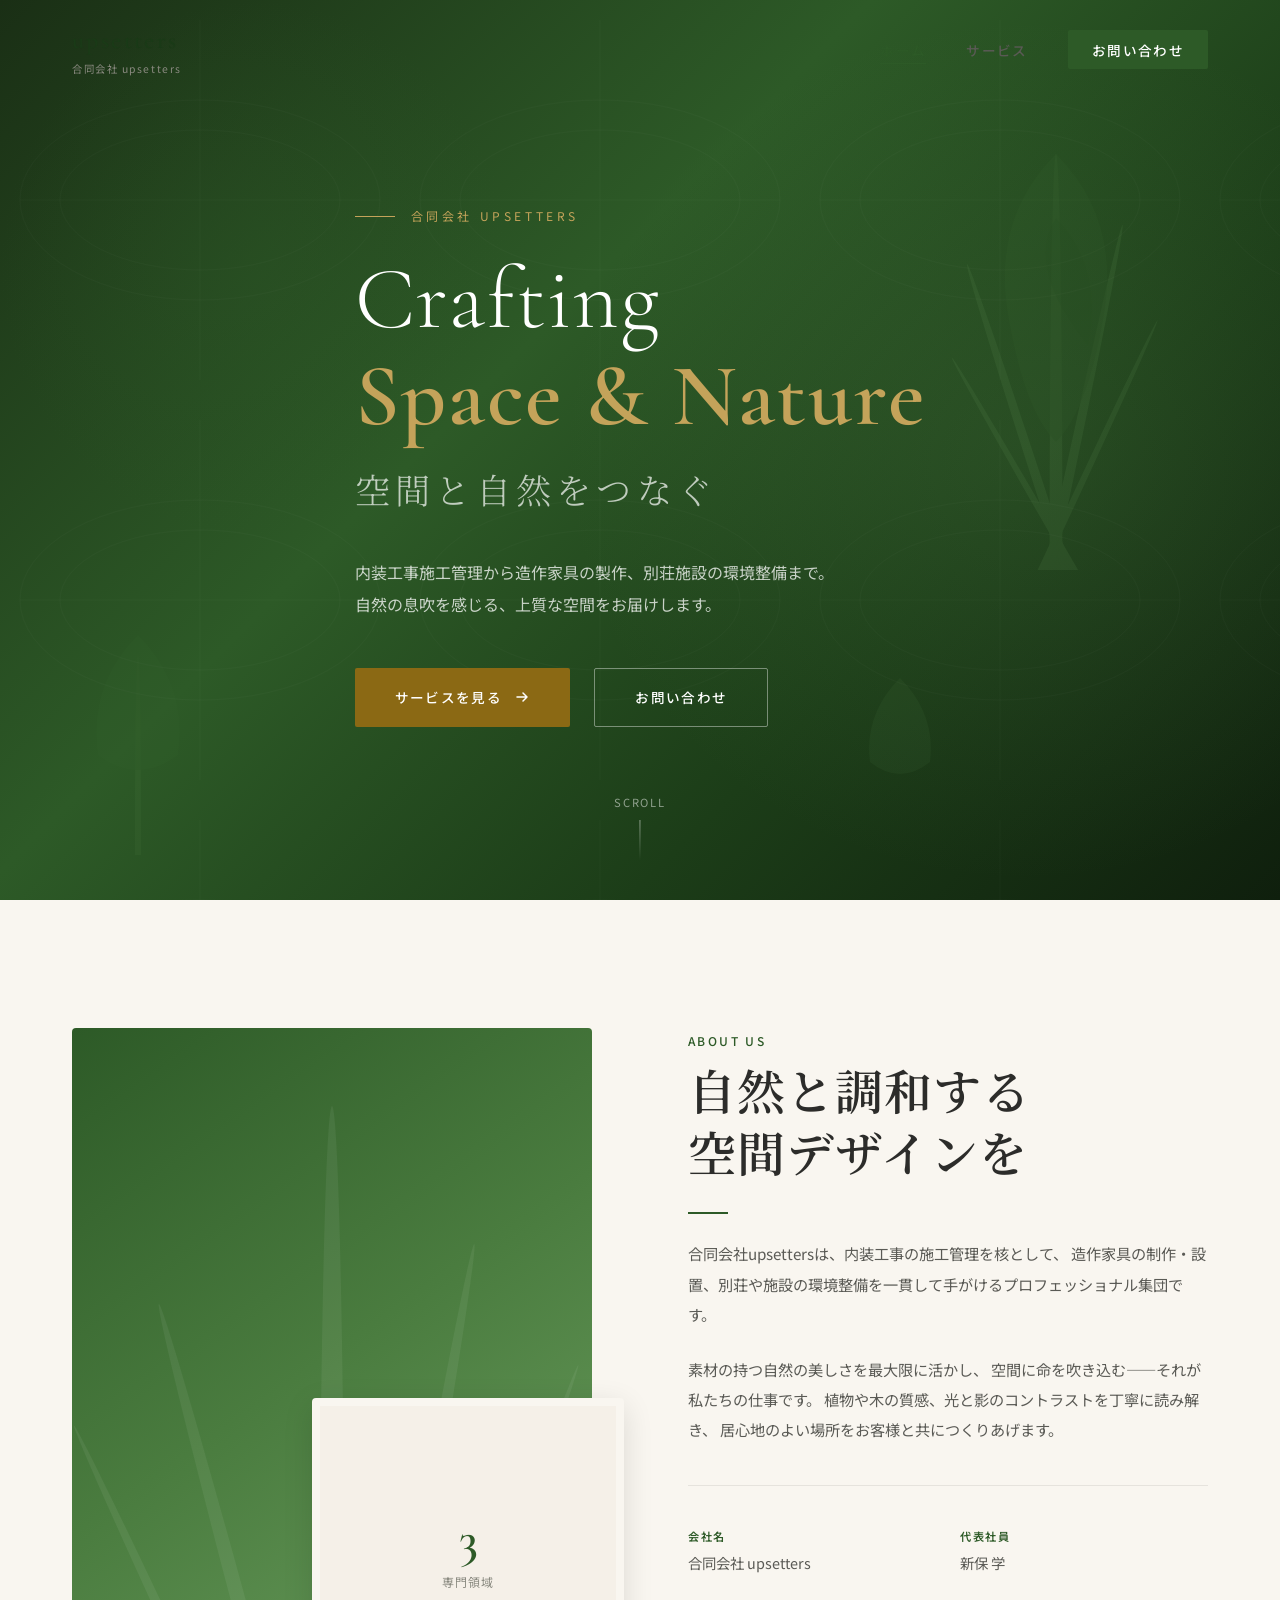
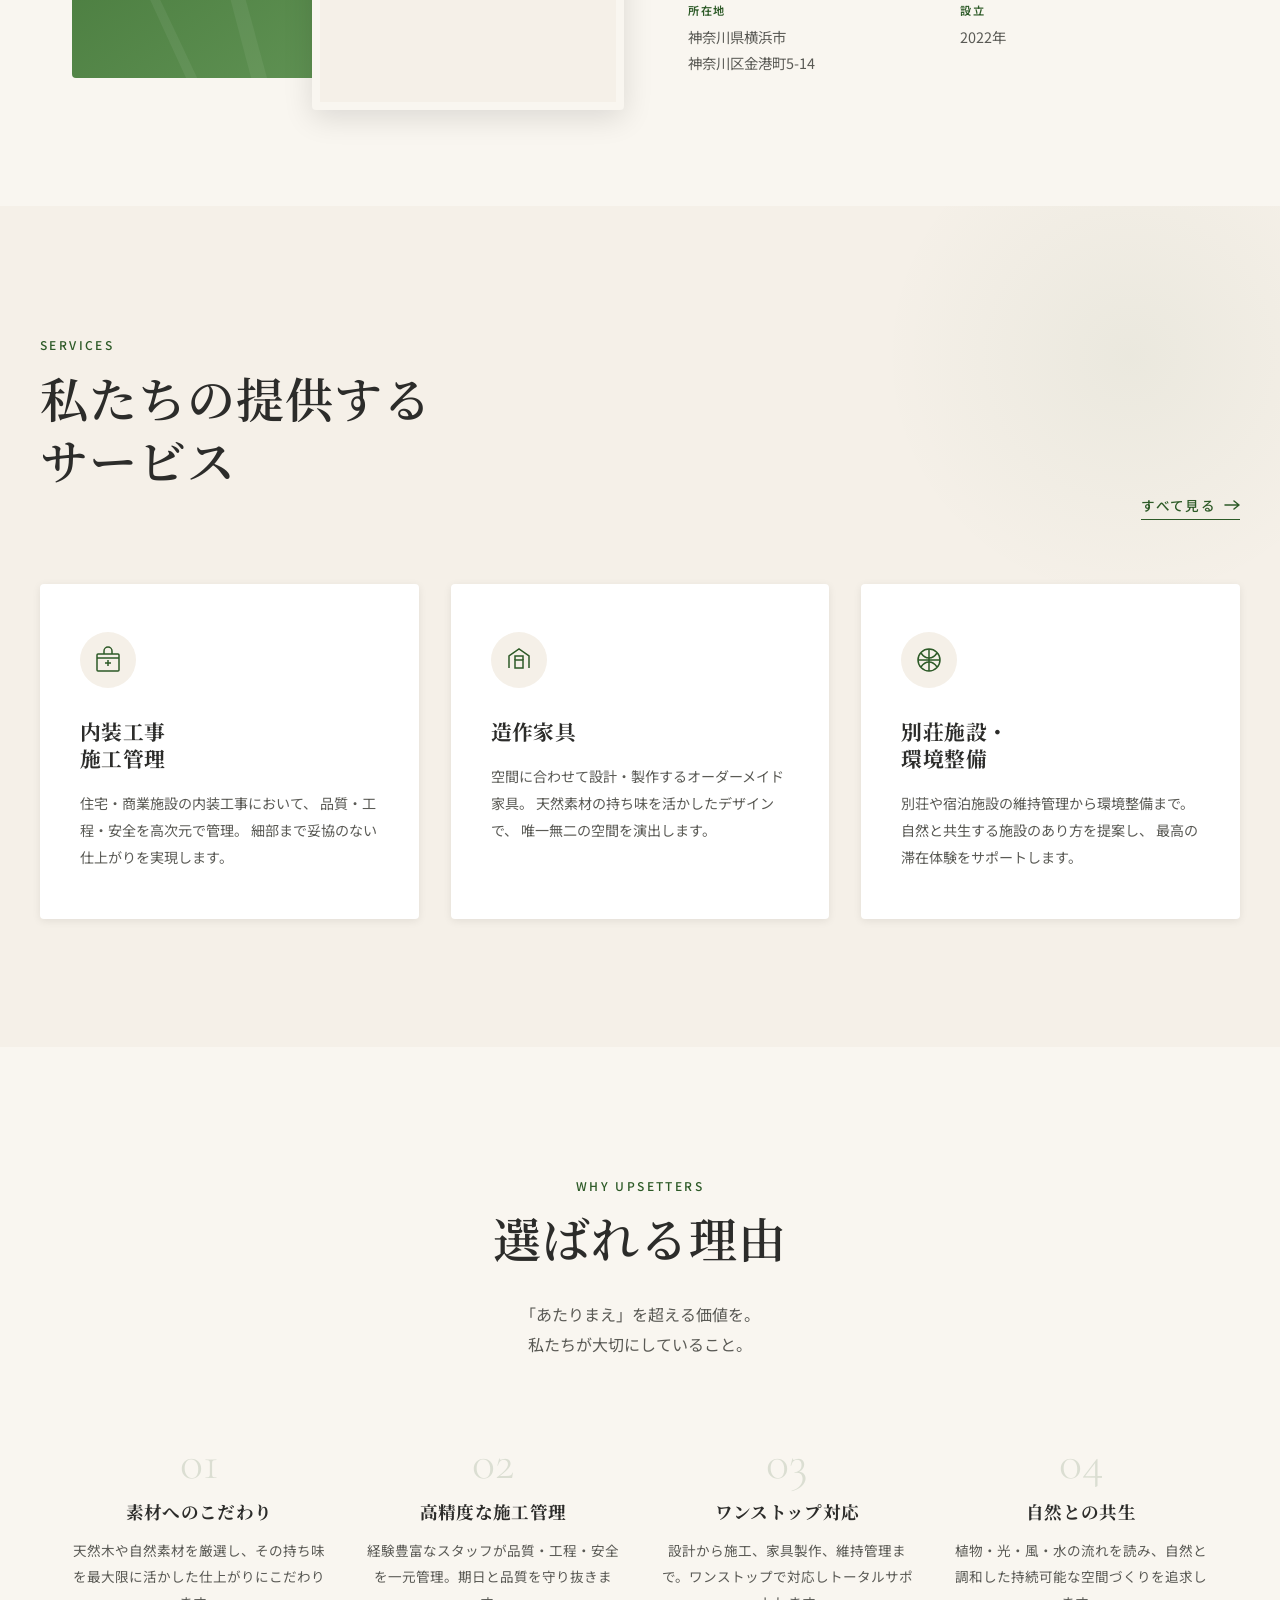
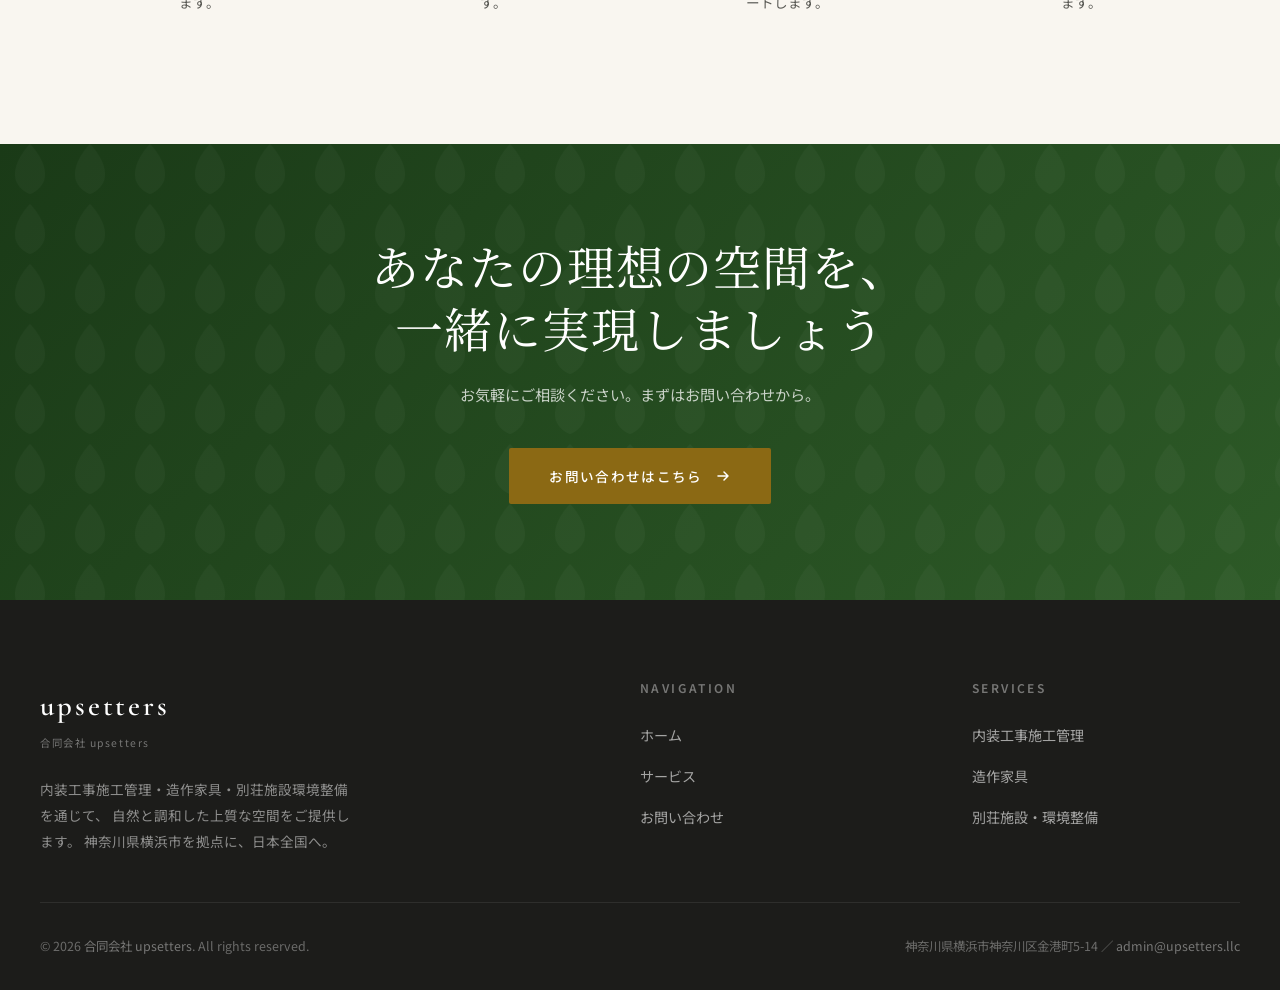
==== commit 383de3b7: "Fix company name typo: upsettters → upsetters Corrected triple-t typo in meta descriptions and body " ====
--- a/index.html
+++ b/index.html
@@ -106,7 +106,7 @@
             <h2 class="section-title">自然と調和する<br>空間デザインを</h2>
             <div class="divider"></div>
             <p>
-              合同会社upsetttersは、内装工事の施工管理を核として、
+              合同会社upsettersは、内装工事の施工管理を核として、
               造作家具の制作・設置、別荘や施設の環境整備を一貫して手がけるプロフェッショナル集団です。
             </p>
             <p>
